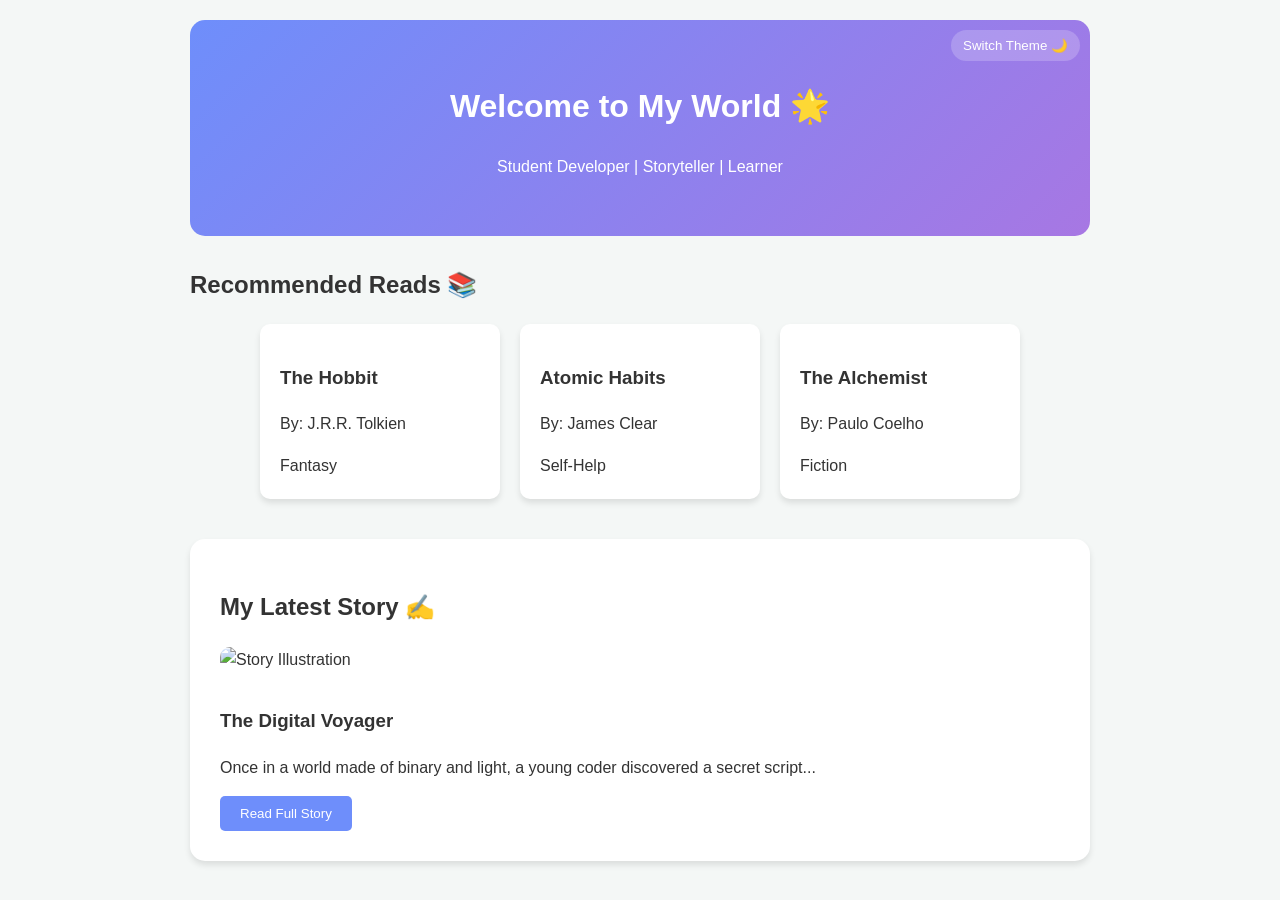
==== index.html @ 8825e8aa "Initial commit: Know Me website with theme switcher" ====
<!DOCTYPE html>
<html lang="en">
<head>
    <meta charset="UTF-8">
    <meta name="viewport" content="width=device-width, initial-scale=1.0">
    <title>Know Me & My Stories</title>
    <link rel="stylesheet" href="style.css">
</head>
<body>

    <header>
        <button id="theme-toggle">Switch Theme 🌙</button>
        <h1>Welcome to My World 🌟</h1>
        <p>Student Developer | Storyteller | Learner</p>
    </header>

    <main>
        <section id="book-shelf">
            <h2>Recommended Reads 📚</h2>
            <div id="book-container">
                </div>
        </section>

        <section id="story-nook">
            <h2>My Latest Story ✍️</h2>
            <article class="story-content">
                <div class="story-image-container">
                    <img id="story-image" src="https://picsum.photos/800/400" alt="Story Illustration">
                </div>
                <h3>The Digital Voyager</h3>
                <p>Once in a world made of binary and light, a young coder discovered a secret script...</p>
                
                <p id="extra-story" style="display: none;">The script wasn't just code; it was a doorway to a new dimension of creativity where every variable changed the sky's color!</p>
                
                <button id="read-more-btn">Read Full Story</button>
            </article>
        </section>
    </main>

    <script src="script.js"></script>
</body>
</html>
---- style.css ----
/* Base Styles */
body {
    font-family: 'Segoe UI', Tahoma, Geneva, Verdana, sans-serif;
    background-color: #f4f7f6;
    color: #333;
    line-height: 1.6;
    padding: 20px;
    max-width: 900px;
    margin: 0 auto;
    transition: background 0.3s, color 0.3s;
}

header {
    text-align: center;
    padding: 40px 0;
    background: linear-gradient(135deg, #6e8efb, #a777e3);
    color: white;
    border-radius: 15px;
    margin-bottom: 30px;
    position: relative;
}

#theme-toggle {
    position: absolute;
    top: 10px;
    right: 10px;
    padding: 8px 12px;
    cursor: pointer;
    border-radius: 20px;
    border: none;
    background: rgba(255, 255, 255, 0.2);
    color: white;
}

/* Book Shelf Grid */
#book-container {
    display: flex;
    flex-wrap: wrap;
    gap: 20px;
    justify-content: center;
    margin-bottom: 40px;
}

.book-card {
    background: white;
    padding: 20px;
    border-radius: 10px;
    box-shadow: 0 4px 6px rgba(0,0,0,0.1);
    width: 200px;
    transition: transform 0.2s;
}

.book-card:hover { transform: translateY(-5px); }

/* Story Section */
#story-nook {
    background: white;
    padding: 30px;
    border-radius: 15px;
    box-shadow: 0 4px 6px rgba(0,0,0,0.1);
}

.story-image-container img {
    width: 100%;
    border-radius: 10px;
    margin-bottom: 15px;
}

#read-more-btn {
    background-color: #6e8efb;
    color: white;
    border: none;
    padding: 10px 20px;
    border-radius: 5px;
    cursor: pointer;
}

/* Dark Mode Classes */
body.dark-theme {
    background-color: #1a1a1a;
    color: #f4f7f6;
}

.dark-theme .book-card, .dark-theme #story-nook {
    background-color: #2d2d2d;
    color: white;
}
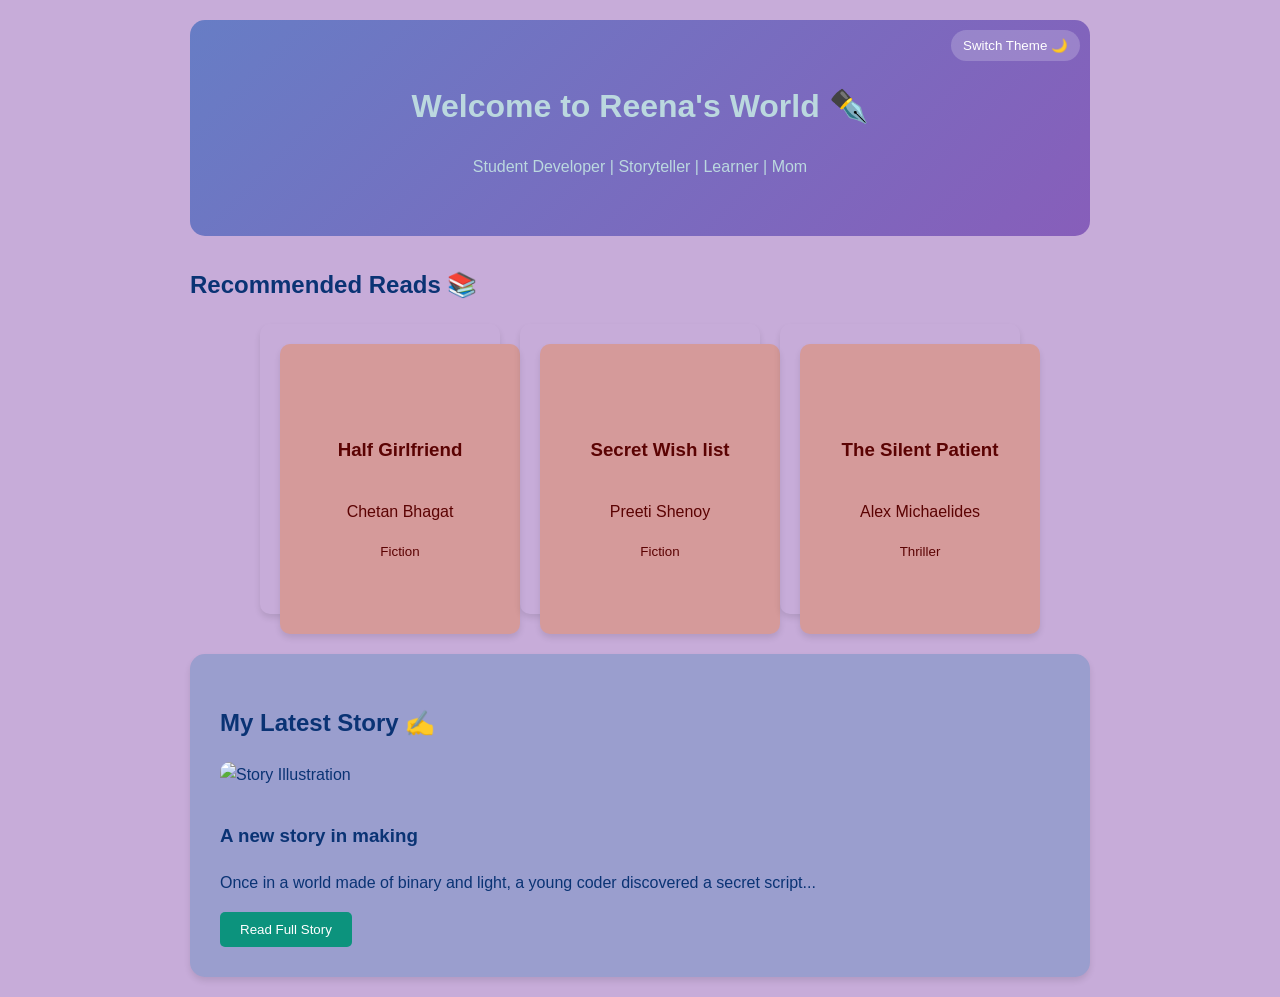
==== commit 05818c7a: "changed color added a page for story read more" ====
--- a/index.html
+++ b/index.html
@@ -1,17 +1,18 @@
 <!DOCTYPE html>
 <html lang="en">
 <head>
+    <meta name="viewport" content="width=device-width, initial-scale=1.0">
     <meta charset="UTF-8">
-    <meta name="viewport" content="width=device-width, initial-scale=1.0">
-    <title>Know Me & My Stories</title>
+    <title>Know Me & My Fav Stories</title>
+    <link rel="icon" href="https://fav.farm/📚">
     <link rel="stylesheet" href="style.css">
 </head>
 <body>
 
     <header>
         <button id="theme-toggle">Switch Theme 🌙</button>
-        <h1>Welcome to My World 🌟</h1>
-        <p>Student Developer | Storyteller | Learner</p>
+        <h1>Welcome to Reena's World ✒️</h1>
+        <p>Student Developer | Storyteller | Learner | Mom</p>
     </header>
 
     <main>
@@ -27,7 +28,7 @@
                 <div class="story-image-container">
                     <img id="story-image" src="https://picsum.photos/800/400" alt="Story Illustration">
                 </div>
-                <h3>The Digital Voyager</h3>
+                <h3>A new story in making</h3>
                 <p>Once in a world made of binary and light, a young coder discovered a secret script...</p>
                 
                 <p id="extra-story" style="display: none;">The script wasn't just code; it was a doorway to a new dimension of creativity where every variable changed the sky's color!</p>
--- a/style.css
+++ b/style.css
@@ -1,8 +1,8 @@
 /* Base Styles */
 body {
     font-family: 'Segoe UI', Tahoma, Geneva, Verdana, sans-serif;
-    background-color: #f4f7f6;
-    color: #333;
+    background-color: #c7acd9;
+    color: #0a3374;
     line-height: 1.6;
     padding: 20px;
     max-width: 900px;
@@ -13,8 +13,8 @@
 header {
     text-align: center;
     padding: 40px 0;
-    background: linear-gradient(135deg, #6e8efb, #a777e3);
-    color: white;
+    background: linear-gradient(135deg, #677dc5, #875eba);
+    color: rgb(187, 216, 223);
     border-radius: 15px;
     margin-bottom: 30px;
     position: relative;
@@ -42,7 +42,7 @@
 }
 
 .book-card {
-    background: white;
+    background: rgb(211, 171, 171);
     padding: 20px;
     border-radius: 10px;
     box-shadow: 0 4px 6px rgba(0,0,0,0.1);
@@ -54,7 +54,7 @@
 
 /* Story Section */
 #story-nook {
-    background: white;
+    background: rgb(154, 158, 206);
     padding: 30px;
     border-radius: 15px;
     box-shadow: 0 4px 6px rgba(0,0,0,0.1);
@@ -67,7 +67,7 @@
 }
 
 #read-more-btn {
-    background-color: #6e8efb;
+    background-color: #0c937d;
     color: white;
     border: none;
     padding: 10px 20px;
@@ -84,4 +84,74 @@
 .dark-theme .book-card, .dark-theme #story-nook {
     background-color: #2d2d2d;
     color: white;
+}
+/* Container for the flip effect */
+.book-card {
+    background-color: transparent;
+    width: 200px;
+    height: 250px;
+    perspective: 1000px; /* Gives the 3D look */
+}
+
+.book-inner {
+    position: relative;
+    width: 100%;
+    height: 100%;
+    text-align: center;
+    transition: transform 0.6s;
+    transform-style: preserve-3d;
+    cursor: pointer;
+}
+
+/* This class will be added via JavaScript when clicked */
+.book-inner.is-flipped {
+    transform: rotateY(180deg);
+}
+
+.book-front, .book-back {
+    position: absolute;
+    width: 100%;
+    height: 100%;
+    -webkit-backface-visibility: hidden; /* Safari */
+    backface-visibility: hidden;
+    border-radius: 10px;
+    padding: 20px;
+    box-shadow: 0 4px 6px rgba(0,0,0,0.1);
+    display: flex;
+    flex-direction: column;
+    justify-content: center;
+}
+
+.book-front {
+    background-color: rgb(213, 154, 154);
+    color: #5b0303;
+}
+
+.book-back {
+    background-color: #62b1c1;
+    color: white;
+    transform: rotateY(180deg);
+}
+/* Styling for the new story container */
+.full-story-content {
+    background: rgb(211, 179, 224);
+    padding: 30px;
+    border-radius: 15px;
+    margin-top: 20px;
+    box-shadow: 0 4px 6px rgba(0,0,0,0.1);
+}
+
+/* Ensure it changes color in dark mode */
+.dark-theme .full-story-content {
+    background-color: #2d2d2d;
+    color: white;
+}
+
+/* Make the back link look like a clean button or bold text */
+.back-link {
+    color: #040a1e;
+    text-decoration: none;
+    font-weight: bold;
+    display: inline-block;
+    margin-top: 20px;
 }
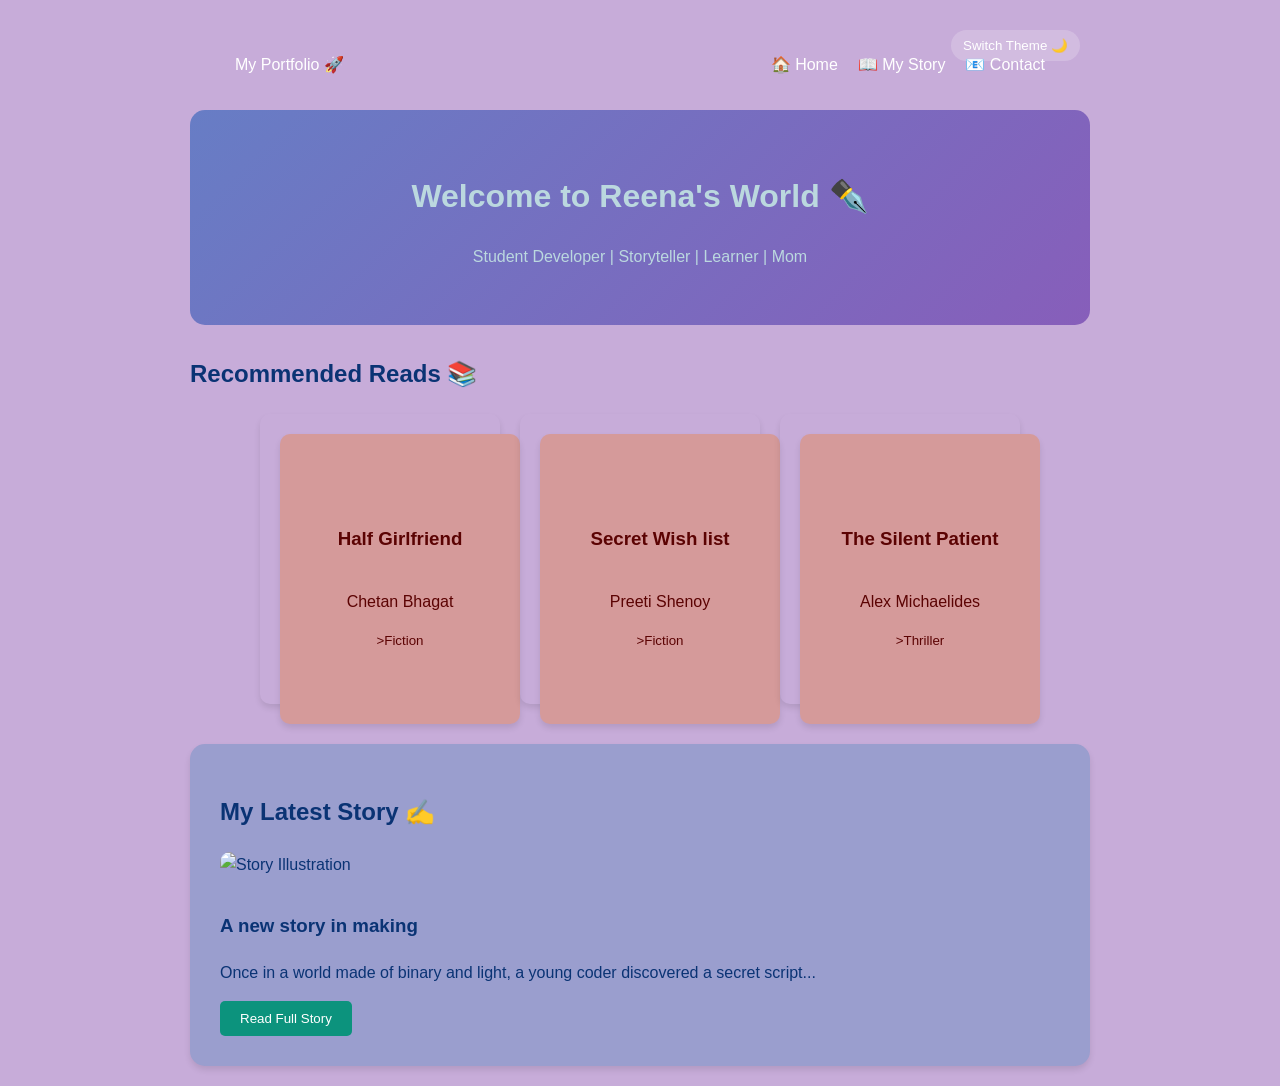
==== commit 47f8a36b: "Added Navigation, Contact page, and Social links" ====
--- a/index.html
+++ b/index.html
@@ -8,10 +8,17 @@
     <link rel="stylesheet" href="style.css">
 </head>
 <body>
-
+<nav class="main-nav">
+    <div class="nav-logo">My Portfolio 🚀</div>
+    <ul class="nav-links">
+        <li><a href="index.html">🏠 Home</a></li>
+        <li><a href="story-detail.html">📖 My Story</a></li>
+        <li><a href="contact.html">📧 Contact</a></li>
+    </ul>
+    <button id="theme-toggle">Switch Theme 🌙</button>
+</nav>
     <header>
-        <button id="theme-toggle">Switch Theme 🌙</button>
-        <h1>Welcome to Reena's World ✒️</h1>
+     <h1>Welcome to Reena's World ✒️</h1>
         <p>Student Developer | Storyteller | Learner | Mom</p>
     </header>
 
--- a/style.css
+++ b/style.css
@@ -154,4 +154,104 @@
     font-weight: bold;
     display: inline-block;
     margin-top: 20px;
+}
+.highlight {
+    color: var(--accent-color);
+    font-weight: bold;
+    border-bottom: 2px solid var(--accent-color);
+}
+.contact-container {
+    max-width: 600px;
+    margin: 50px auto;
+    padding: 20px;
+    background: var(--card-bg);
+    border-radius: 12px;
+    box-shadow: 0 4px 15px rgba(0,0,0,0.1);
+}
+
+.form-group {
+    margin-bottom: 15px;
+    display: flex;
+    flex-direction: column;
+}
+
+.form-group label {
+    margin-bottom: 5px;
+    font-weight: bold;
+}
+
+.form-group input, .form-group textarea {
+    padding: 10px;
+    border: 1px solid #ccc;
+    border-radius: 6px;
+    background: var(--bg-color);
+    color: var(--text-color);
+}
+
+.submit-btn {
+    width: 100%;
+    background: var(--accent-color);
+    color: white;
+    padding: 12px;
+    border: none;
+    border-radius: 6px;
+    cursor: pointer;
+    font-size: 1rem;
+}
+.social-links {
+    margin-top: 30px;
+    padding-top: 20px;
+    border-top: 1px dashed var(--accent-color);
+    text-align: center;
+}
+
+.social-icons {
+    display: flex;
+    justify-content: center;
+    gap: 15px;
+    margin-top: 10px;
+}
+
+.social-icons a {
+    text-decoration: none;
+    color: var(--text-color);
+    padding: 10px 15px;
+    border: 1px solid var(--accent-color);
+    border-radius: 8px;
+    font-size: 0.9rem;
+    transition: all 0.3s ease;
+}
+
+.social-icons a:hover {
+    background-color: var(--accent-color);
+    color: white;
+    transform: translateY(-3px); /* Subtle lift effect */
+}
+.main-nav {
+    display: flex;
+    justify-content: space-between;
+    align-items: center;
+    padding: 1rem 5%;
+    background-color: var(--nav-bg);
+    color: white;
+    position: sticky;
+    top: 0;
+    z-index: 1000;
+}
+
+.nav-links {
+    display: flex;
+    list-style: none;
+    gap: 20px;
+}
+
+.nav-links a {
+    color: white;
+    text-decoration: none;
+    font-weight: 500;
+    transition: 0.3s;
+}
+
+.nav-links a:hover {
+    color: var(--accent-color);
 }
